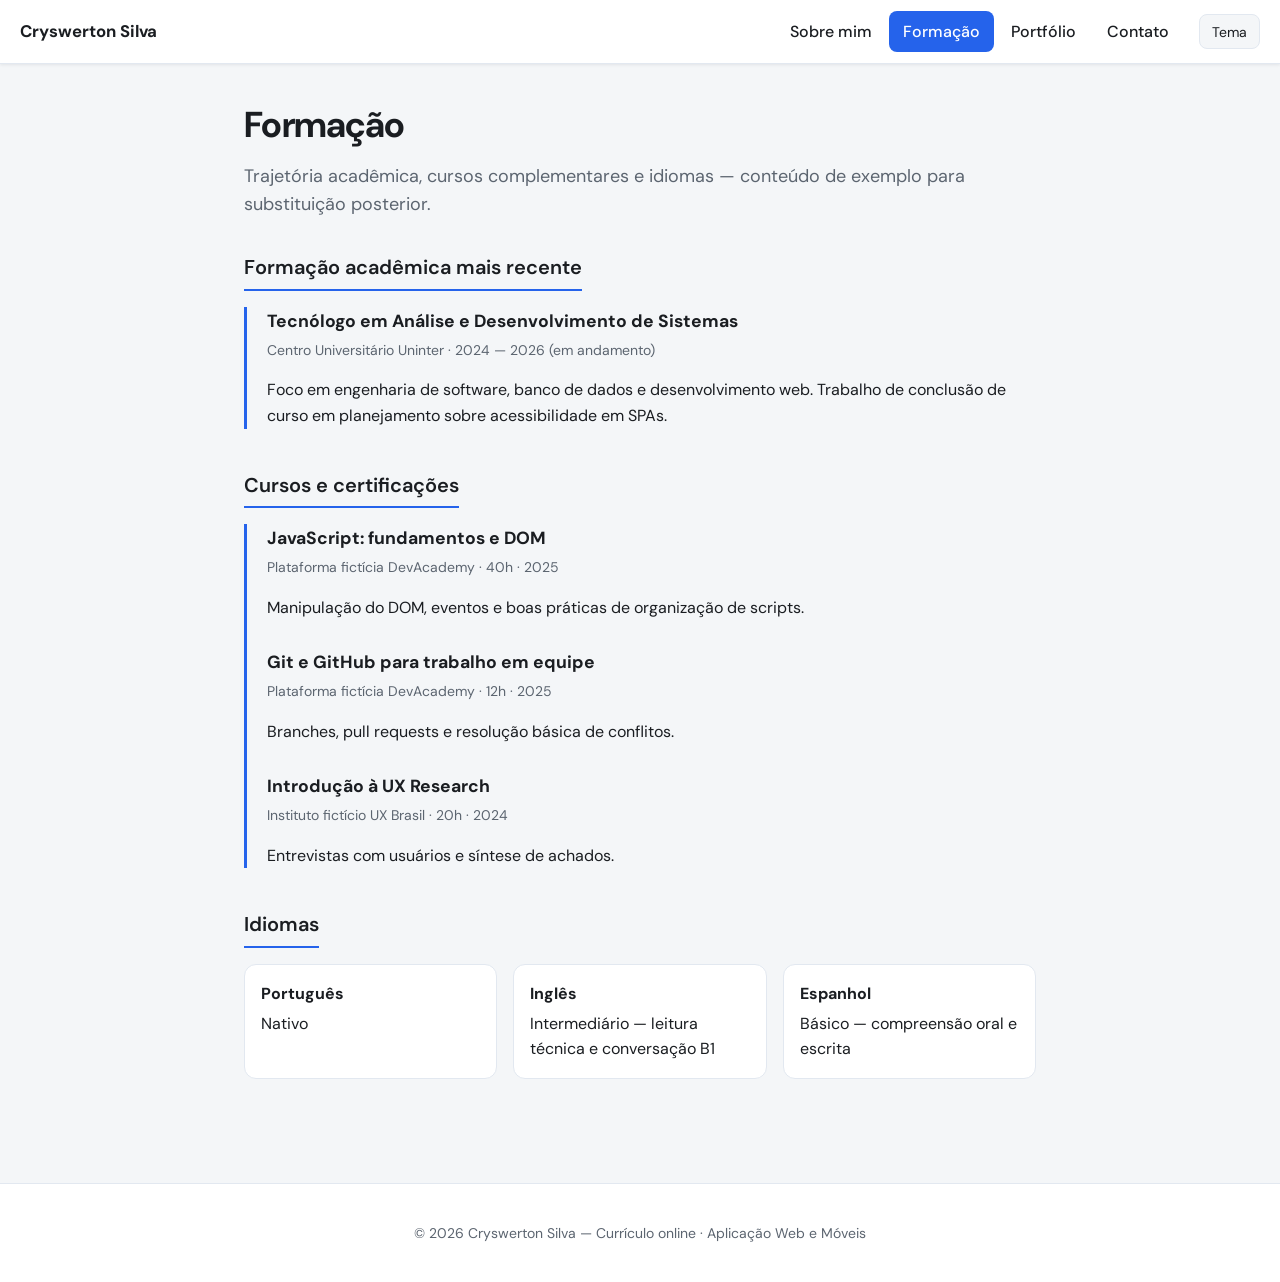
==== formacao.html @ 6c4ecee0 "adicionada estrutura simples com dummy data" ====
<!DOCTYPE html>
<html lang="pt-BR">
<head>
  <meta charset="UTF-8">
  <meta name="viewport" content="width=device-width, initial-scale=1.0">
  <title>Formação — Currículo Online</title>
  <link rel="preconnect" href="https://fonts.googleapis.com">
  <link rel="preconnect" href="https://fonts.gstatic.com" crossorigin>
  <link href="https://fonts.googleapis.com/css2?family=DM+Sans:ital,opsz,wght@0,9..40,400;0,9..40,600;0,9..40,700;1,9..40,400&display=swap" rel="stylesheet">
  <link rel="stylesheet" href="css/styles.css">
</head>
<body>
  <header class="site-header">
    <a class="site-brand" href="sobre.html">Cryswerton Silva</a>
    <button type="button" class="nav-toggle" id="navToggle" aria-label="Abrir menu de navegação" aria-expanded="false" aria-controls="siteNav">
      <span></span>
      <span></span>
      <span></span>
    </button>
    <nav class="site-nav" id="siteNav" aria-label="Principal">
      <ul class="nav-list">
        <li><a href="sobre.html">Sobre mim</a></li>
        <li><a href="formacao.html" class="is-active">Formação</a></li>
        <li><a href="portfolio.html">Portfólio</a></li>
        <li><a href="contato.html">Contato</a></li>
      </ul>
      <button type="button" class="theme-toggle" id="themeToggle" title="Alternar tema claro ou escuro">Tema</button>
    </nav>
  </header>

  <div class="nav-overlay" id="navOverlay" aria-hidden="true"></div>

  <main class="page-main">
    <h1 class="page-title">Formação</h1>
    <p class="lead">Trajetória acadêmica, cursos complementares e idiomas — conteúdo de exemplo para substituição posterior.</p>

    <section class="section-block" aria-labelledby="sec-graduacao">
      <h2 id="sec-graduacao">Formação acadêmica mais recente</h2>
      <div class="timeline">
        <article class="timeline-item">
          <h3>Tecnólogo em Análise e Desenvolvimento de Sistemas</h3>
          <p class="timeline-meta">Centro Universitário Uninter · 2024 — 2026 (em andamento)</p>
          <p>
            Foco em engenharia de software, banco de dados e desenvolvimento web. Trabalho de conclusão de curso em planejamento
            sobre acessibilidade em SPAs.
          </p>
        </article>
      </div>
    </section>

    <section class="section-block" aria-labelledby="sec-cursos">
      <h2 id="sec-cursos">Cursos e certificações</h2>
      <div class="timeline">
        <article class="timeline-item">
          <h3>JavaScript: fundamentos e DOM</h3>
          <p class="timeline-meta">Plataforma fictícia DevAcademy · 40h · 2025</p>
          <p>Manipulação do DOM, eventos e boas práticas de organização de scripts.</p>
        </article>
        <article class="timeline-item">
          <h3>Git e GitHub para trabalho em equipe</h3>
          <p class="timeline-meta">Plataforma fictícia DevAcademy · 12h · 2025</p>
          <p>Branches, pull requests e resolução básica de conflitos.</p>
        </article>
        <article class="timeline-item">
          <h3>Introdução à UX Research</h3>
          <p class="timeline-meta">Instituto fictício UX Brasil · 20h · 2024</p>
          <p>Entrevistas com usuários e síntese de achados.</p>
        </article>
      </div>
    </section>

    <section class="section-block" aria-labelledby="sec-idiomas">
      <h2 id="sec-idiomas">Idiomas</h2>
      <div class="lang-grid">
        <div class="lang-card">
          <strong>Português</strong>
          <span>Nativo</span>
        </div>
        <div class="lang-card">
          <strong>Inglês</strong>
          <span>Intermediário — leitura técnica e conversação B1</span>
        </div>
        <div class="lang-card">
          <strong>Espanhol</strong>
          <span>Básico — compreensão oral e escrita</span>
        </div>
      </div>
    </section>
  </main>

  <footer class="site-footer">
    <p>© 2026 Cryswerton Silva — Currículo online · Aplicação Web e Móveis</p>
  </footer>

  <script src="js/main.js" defer></script>
</body>
</html>
---- css/styles.css ----
/* =============================================================================
   Folha de estilos global — portfólio currículo online
   Variáveis de tema, layout, componentes e responsividade.
   ============================================================================= */

/* --- Reset leve + box model --- */
*,
*::before,
*::after {
  box-sizing: border-box;
}

html {
  scroll-behavior: smooth;
}

body {
  margin: 0;
  min-height: 100vh;
  font-family: "DM Sans", system-ui, sans-serif;
  font-size: 1rem;
  line-height: 1.6;
  color: var(--text);
  background-color: var(--bg);
  transition: background-color 0.2s ease, color 0.2s ease;
}

/* Texto só para leitores de ecrã / acessibilidade */
.visually-hidden {
  position: absolute;
  width: 1px;
  height: 1px;
  padding: 0;
  margin: -1px;
  overflow: hidden;
  clip: rect(0, 0, 0, 0);
  white-space: nowrap;
  border: 0;
}

img {
  max-width: 100%;
  height: auto;
  display: block;
}

a {
  color: var(--accent);
  text-decoration: none;
}

a:hover {
  text-decoration: underline;
}

a:focus-visible,
button:focus-visible {
  outline: 2px solid var(--accent);
  outline-offset: 2px;
}

/* --- Tema claro (padrão) --- */
:root {
  --bg: #f4f6f8;
  --bg-elevated: #ffffff;
  --text: #1a1d21;
  --text-muted: #5c6570;
  --accent: #2563eb;
  --accent-hover: #1d4ed8;
  --border: #e2e8f0;
  --shadow: rgba(15, 23, 42, 0.08);
  --header-h: 4rem;
}

/* --- Tema escuro (ativado via data-theme no <html>) --- */
html[data-theme="dark"] {
  --bg: #0f1419;
  --bg-elevated: #1a222c;
  --text: #e8eaed;
  --text-muted: #9aa3ad;
  --accent: #60a5fa;
  --accent-hover: #93c5fd;
  --border: #2d3748;
  --shadow: rgba(0, 0, 0, 0.35);
}

/* Espaço para header fixo */
body {
  padding-top: var(--header-h);
}

/* =============================================================================
   Cabeçalho fixo e navegação
   ============================================================================= */
.site-header {
  position: fixed;
  top: 0;
  left: 0;
  right: 0;
  z-index: 100;
  height: var(--header-h);
  display: flex;
  align-items: center;
  justify-content: space-between;
  gap: 1rem;
  padding: 0 1.25rem;
  background: var(--bg-elevated);
  border-bottom: 1px solid var(--border);
  box-shadow: 0 1px 3px var(--shadow);
}

.site-brand {
  font-weight: 700;
  font-size: 1.05rem;
  color: var(--text);
  white-space: nowrap;
}

.site-brand:hover {
  text-decoration: none;
  color: var(--accent);
}

/* Botão hambúrguer — visível só em telas pequenas */
.nav-toggle {
  display: none;
  flex-direction: column;
  justify-content: center;
  gap: 5px;
  width: 2.5rem;
  height: 2.5rem;
  padding: 0;
  border: 1px solid var(--border);
  border-radius: 8px;
  background: var(--bg);
  cursor: pointer;
  color: var(--text);
}

.nav-toggle span {
  display: block;
  width: 1.25rem;
  height: 2px;
  margin: 0 auto;
  background: currentColor;
  border-radius: 1px;
}

/* Navegação principal */
.site-nav {
  display: flex;
  align-items: center;
  gap: 0.5rem;
}

.nav-list {
  display: flex;
  flex-wrap: wrap;
  align-items: center;
  gap: 0.25rem;
  list-style: none;
  margin: 0;
  padding: 0;
}

.nav-list a {
  display: block;
  padding: 0.5rem 0.85rem;
  border-radius: 8px;
  color: var(--text);
  font-weight: 500;
  text-decoration: none;
}

.nav-list a:hover {
  background: var(--bg);
  text-decoration: none;
}

/* Página atual — destaque no link ativo */
.nav-list a.is-active {
  background: var(--accent);
  color: #fff;
}

html[data-theme="dark"] .nav-list a.is-active {
  color: #0f1419;
}

/* Toggle tema */
.theme-toggle {
  margin-left: 0.5rem;
  padding: 0.45rem 0.75rem;
  border: 1px solid var(--border);
  border-radius: 8px;
  background: var(--bg);
  color: var(--text);
  font-size: 0.875rem;
  font-family: inherit;
  cursor: pointer;
}

.theme-toggle:hover {
  border-color: var(--accent);
}

/* Overlay mobile quando o menu está aberto */
.nav-overlay {
  display: none;
  position: fixed;
  inset: var(--header-h) 0 0 0;
  z-index: 90;
  cursor: pointer;
  background: rgba(15, 23, 42, 0.45);
}

body.nav-open .nav-overlay {
  display: block;
}

/* =============================================================================
   Conteúdo principal e tipografia de página
   ============================================================================= */
.page-main {
  max-width: 52rem;
  margin: 0 auto;
  padding: 2rem 1.25rem 4rem;
}

.page-title {
  margin: 0 0 0.5rem;
  font-size: clamp(1.75rem, 4vw, 2.25rem);
  font-weight: 700;
  letter-spacing: -0.02em;
}

.lead {
  font-size: 1.125rem;
  color: var(--text-muted);
  margin: 0 0 2rem;
}

.section-block {
  margin-bottom: 2.5rem;
}

.section-block h2 {
  margin: 0 0 1rem;
  font-size: 1.25rem;
  font-weight: 600;
  color: var(--text);
  border-bottom: 2px solid var(--accent);
  padding-bottom: 0.35rem;
  display: inline-block;
}

/* Perfil / sobre */
.profile-row {
  display: grid;
  grid-template-columns: 140px 1fr;
  gap: 1.5rem;
  align-items: start;
}

@media (max-width: 600px) {
  .profile-row {
    grid-template-columns: 1fr;
    text-align: center;
  }

  .profile-avatar {
    margin: 0 auto;
  }
}

.profile-avatar {
  width: 140px;
  height: 140px;
  border-radius: 50%;
  object-fit: cover;
  border: 3px solid var(--border);
  background: linear-gradient(145deg, var(--accent), #93c5fd);
}

.hobby-list {
  display: flex;
  flex-wrap: wrap;
  gap: 0.5rem;
  list-style: none;
  margin: 0;
  padding: 0;
}

.hobby-list li {
  padding: 0.35rem 0.75rem;
  background: var(--bg-elevated);
  border: 1px solid var(--border);
  border-radius: 999px;
  font-size: 0.9rem;
}

/* Formação — timeline simples */
.timeline {
  border-left: 3px solid var(--accent);
  padding-left: 1.25rem;
  margin: 0;
}

.timeline-item {
  margin-bottom: 1.75rem;
}

.timeline-item:last-child {
  margin-bottom: 0;
}

.timeline-item h3 {
  margin: 0 0 0.25rem;
  font-size: 1.1rem;
}

.timeline-meta {
  font-size: 0.875rem;
  color: var(--text-muted);
  margin: 0 0 0.5rem;
}

.lang-grid {
  display: grid;
  grid-template-columns: repeat(auto-fill, minmax(200px, 1fr));
  gap: 1rem;
}

.lang-card {
  padding: 1rem;
  background: var(--bg-elevated);
  border: 1px solid var(--border);
  border-radius: 12px;
}

.lang-card strong {
  display: block;
  margin-bottom: 0.25rem;
}

/* Portfólio — cards de projeto */
.project-grid {
  display: grid;
  grid-template-columns: repeat(auto-fill, minmax(260px, 1fr));
  gap: 1.25rem;
}

.project-card {
  padding: 1.25rem;
  background: var(--bg-elevated);
  border: 1px solid var(--border);
  border-radius: 12px;
  box-shadow: 0 2px 8px var(--shadow);
  transition: transform 0.15s ease, box-shadow 0.15s ease;
}

.project-card:hover {
  transform: translateY(-2px);
  box-shadow: 0 8px 24px var(--shadow);
}

.project-card h3 {
  margin: 0 0 0.5rem;
  font-size: 1.1rem;
}

.project-card p {
  margin: 0 0 1rem;
  font-size: 0.95rem;
  color: var(--text-muted);
}

.project-card .project-link {
  font-weight: 600;
  font-size: 0.9rem;
}

/* =============================================================================
   Formulário de contato
   ============================================================================= */
.contact-form {
  max-width: 32rem;
}

.form-group {
  margin-bottom: 1.25rem;
}

.form-group label {
  display: block;
  margin-bottom: 0.35rem;
  font-weight: 600;
  font-size: 0.9rem;
}

.form-group input,
.form-group textarea {
  width: 100%;
  padding: 0.65rem 0.85rem;
  border: 1px solid var(--border);
  border-radius: 8px;
  background: var(--bg-elevated);
  color: var(--text);
  font-family: inherit;
  font-size: 1rem;
}

.form-group textarea {
  min-height: 140px;
  resize: vertical;
}

.form-group input:focus,
.form-group textarea:focus {
  border-color: var(--accent);
  outline: none;
  box-shadow: 0 0 0 3px rgba(37, 99, 235, 0.2);
}

html[data-theme="dark"] .form-group input:focus,
html[data-theme="dark"] .form-group textarea:focus {
  box-shadow: 0 0 0 3px rgba(96, 165, 250, 0.25);
}

.form-group .field-error {
  display: none;
  margin-top: 0.35rem;
  font-size: 0.8rem;
  color: #dc2626;
}

html[data-theme="dark"] .form-group .field-error {
  color: #f87171;
}

.form-group.has-error input,
.form-group.has-error textarea {
  border-color: #dc2626;
}

.form-group.has-error .field-error {
  display: block;
}

.form-submit {
  padding: 0.65rem 1.5rem;
  border: none;
  border-radius: 8px;
  background: var(--accent);
  color: #fff;
  font-weight: 600;
  font-family: inherit;
  font-size: 1rem;
  cursor: pointer;
}

.form-submit:hover {
  background: var(--accent-hover);
}

html[data-theme="dark"] .form-submit {
  color: #0f1419;
}

.form-global-error {
  display: none;
  padding: 0.75rem 1rem;
  margin-bottom: 1rem;
  border-radius: 8px;
  background: rgba(220, 38, 38, 0.12);
  border: 1px solid #dc2626;
  color: #991b1b;
  font-size: 0.9rem;
}

html[data-theme="dark"] .form-global-error {
  background: rgba(248, 113, 113, 0.12);
  border-color: #f87171;
  color: #fecaca;
}

.form-global-error.is-visible {
  display: block;
}

/* =============================================================================
   Modal de sucesso
   ============================================================================= */
.modal-backdrop {
  display: none;
  position: fixed;
  inset: 0;
  z-index: 200;
  align-items: center;
  justify-content: center;
  padding: 1rem;
  background: rgba(15, 23, 42, 0.55);
}

.modal-backdrop.is-open {
  display: flex;
}

.modal-dialog {
  width: 100%;
  max-width: 24rem;
  padding: 1.5rem;
  background: var(--bg-elevated);
  border: 1px solid var(--border);
  border-radius: 12px;
  box-shadow: 0 20px 50px var(--shadow);
  text-align: center;
}

.modal-dialog p {
  margin: 0 0 1.25rem;
  font-size: 1.05rem;
}

.modal-close {
  padding: 0.5rem 1.25rem;
  border: 1px solid var(--border);
  border-radius: 8px;
  background: var(--bg);
  color: var(--text);
  font-family: inherit;
  font-size: 0.95rem;
  cursor: pointer;
}

.modal-close:hover {
  border-color: var(--accent);
}

/* =============================================================================
   Rodapé
   ============================================================================= */
.site-footer {
  margin-top: auto;
  padding: 1.5rem 1.25rem;
  text-align: center;
  font-size: 0.875rem;
  color: var(--text-muted);
  border-top: 1px solid var(--border);
  background: var(--bg-elevated);
}

/* =============================================================================
   Responsivo — menu colapsável
   ============================================================================= */
@media (max-width: 768px) {
  .nav-toggle {
    display: flex;
  }

  .site-nav {
    position: fixed;
    top: var(--header-h);
    left: 0;
    right: 0;
    flex-direction: column;
    align-items: stretch;
    padding: 1rem;
    background: var(--bg-elevated);
    border-bottom: 1px solid var(--border);
    box-shadow: 0 8px 24px var(--shadow);
    transform: translateY(-100%);
    opacity: 0;
    visibility: hidden;
    transition: transform 0.2s ease, opacity 0.2s ease, visibility 0.2s;
  }

  body.nav-open .site-nav {
    transform: translateY(0);
    opacity: 1;
    visibility: visible;
  }

  .nav-list {
    flex-direction: column;
    width: 100%;
  }

  .nav-list a {
    padding: 0.75rem 1rem;
  }

  .theme-toggle {
    margin-left: 0;
    margin-top: 0.5rem;
    width: 100%;
  }
}
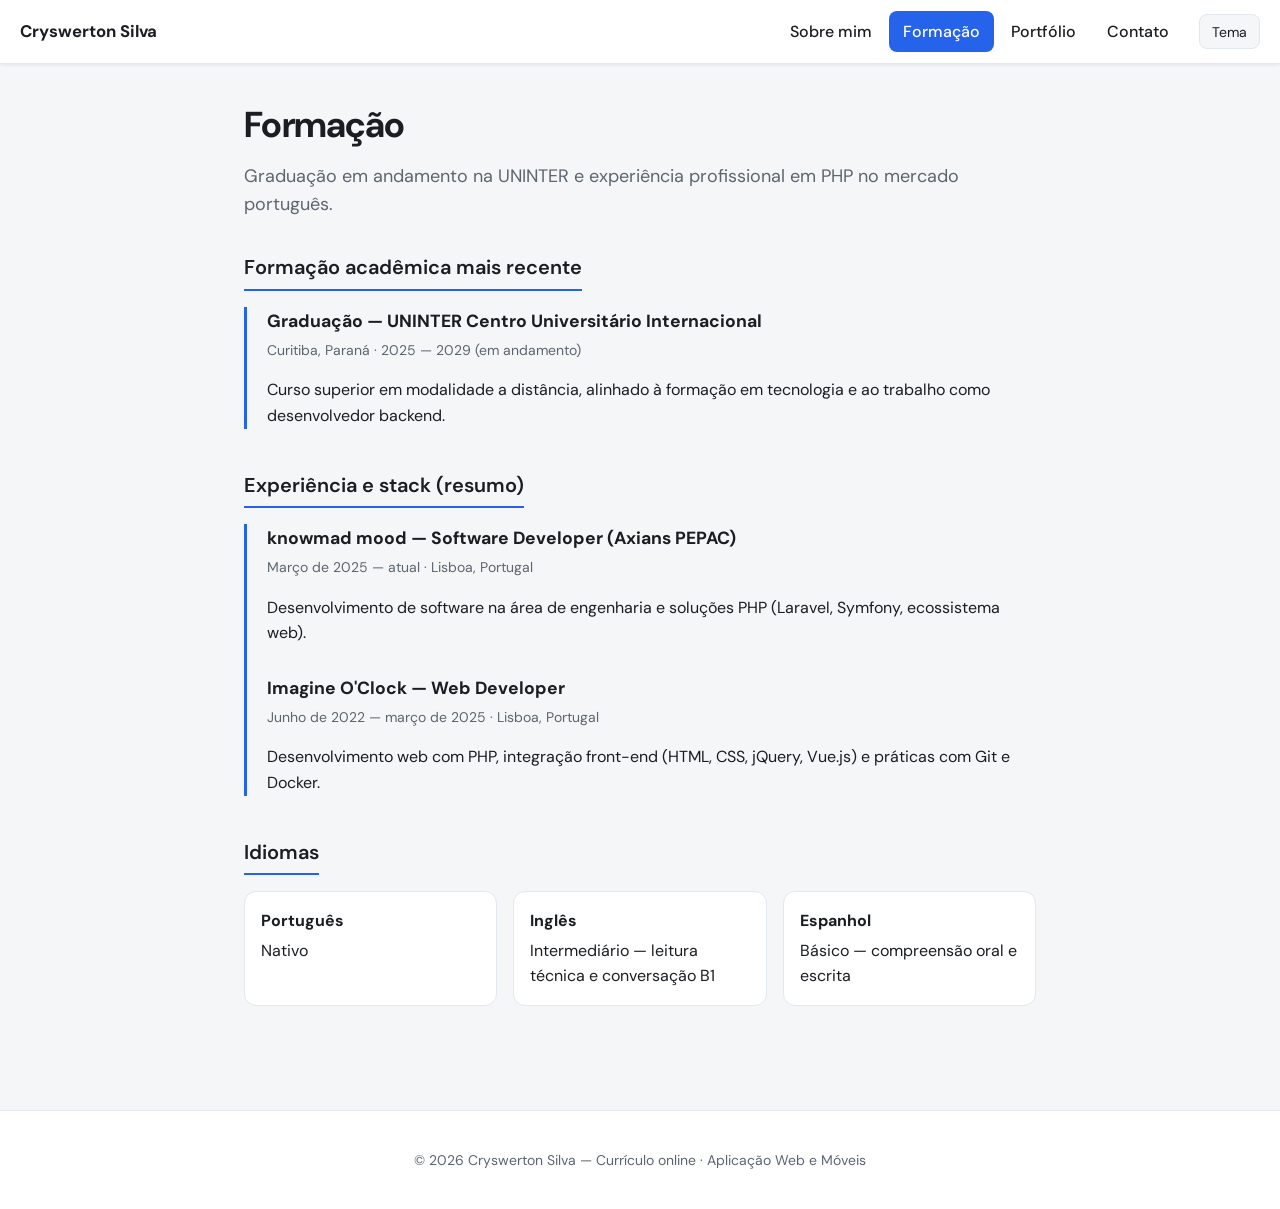
==== commit 50536d71: "adicionado informação real" ====
--- a/formacao.html
+++ b/formacao.html
@@ -32,39 +32,33 @@
 
   <main class="page-main">
     <h1 class="page-title">Formação</h1>
-    <p class="lead">Trajetória acadêmica, cursos complementares e idiomas — conteúdo de exemplo para substituição posterior.</p>
+    <p class="lead">Graduação em andamento na UNINTER e experiência profissional em PHP no mercado português.</p>
 
     <section class="section-block" aria-labelledby="sec-graduacao">
       <h2 id="sec-graduacao">Formação acadêmica mais recente</h2>
       <div class="timeline">
         <article class="timeline-item">
-          <h3>Tecnólogo em Análise e Desenvolvimento de Sistemas</h3>
-          <p class="timeline-meta">Centro Universitário Uninter · 2024 — 2026 (em andamento)</p>
+          <h3>Graduação — UNINTER Centro Universitário Internacional</h3>
+          <p class="timeline-meta">Curitiba, Paraná · 2025 — 2029 (em andamento)</p>
           <p>
-            Foco em engenharia de software, banco de dados e desenvolvimento web. Trabalho de conclusão de curso em planejamento
-            sobre acessibilidade em SPAs.
+            Curso superior em modalidade a distância, alinhado à formação em tecnologia e ao trabalho como desenvolvedor backend.
           </p>
         </article>
       </div>
     </section>
 
     <section class="section-block" aria-labelledby="sec-cursos">
-      <h2 id="sec-cursos">Cursos e certificações</h2>
+      <h2 id="sec-cursos">Experiência e stack (resumo)</h2>
       <div class="timeline">
         <article class="timeline-item">
-          <h3>JavaScript: fundamentos e DOM</h3>
-          <p class="timeline-meta">Plataforma fictícia DevAcademy · 40h · 2025</p>
-          <p>Manipulação do DOM, eventos e boas práticas de organização de scripts.</p>
+          <h3>knowmad mood — Software Developer (Axians PEPAC)</h3>
+          <p class="timeline-meta">Março de 2025 — atual · Lisboa, Portugal</p>
+          <p>Desenvolvimento de software na área de engenharia e soluções PHP (Laravel, Symfony, ecossistema web).</p>
         </article>
         <article class="timeline-item">
-          <h3>Git e GitHub para trabalho em equipe</h3>
-          <p class="timeline-meta">Plataforma fictícia DevAcademy · 12h · 2025</p>
-          <p>Branches, pull requests e resolução básica de conflitos.</p>
-        </article>
-        <article class="timeline-item">
-          <h3>Introdução à UX Research</h3>
-          <p class="timeline-meta">Instituto fictício UX Brasil · 20h · 2024</p>
-          <p>Entrevistas com usuários e síntese de achados.</p>
+          <h3>Imagine O&apos;Clock — Web Developer</h3>
+          <p class="timeline-meta">Junho de 2022 — março de 2025 · Lisboa, Portugal</p>
+          <p>Desenvolvimento web com PHP, integração front-end (HTML, CSS, jQuery, Vue.js) e práticas com Git e Docker.</p>
         </article>
       </div>
     </section>
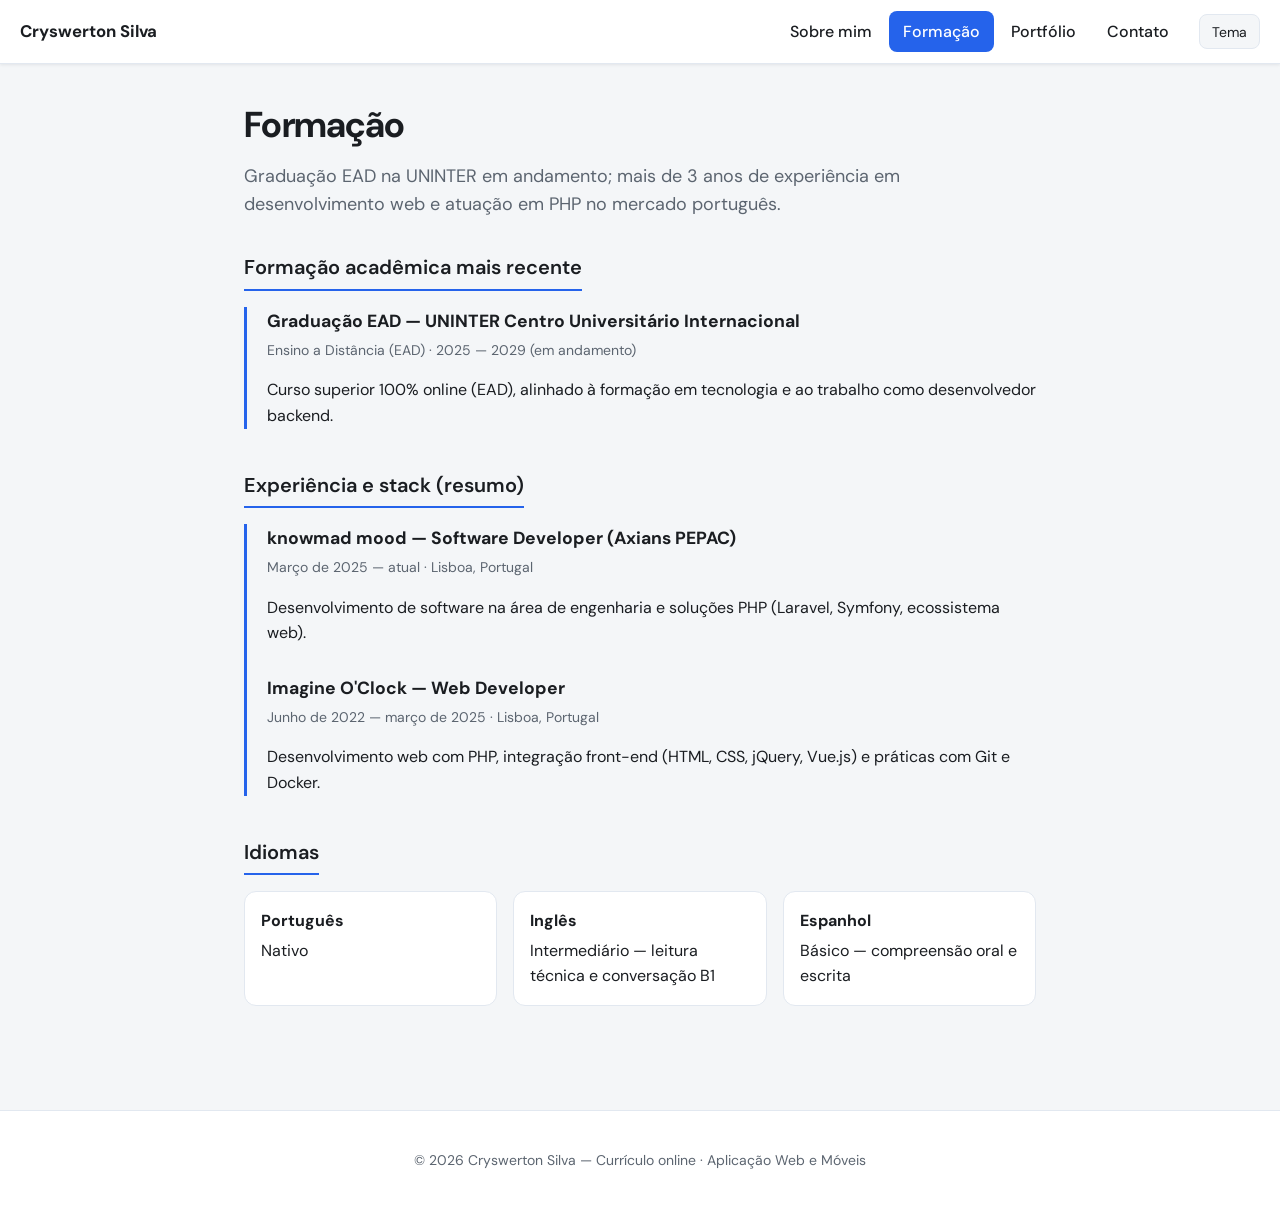
==== commit cdfdc984: "info update" ====
--- a/formacao.html
+++ b/formacao.html
@@ -32,16 +32,16 @@
 
   <main class="page-main">
     <h1 class="page-title">Formação</h1>
-    <p class="lead">Graduação em andamento na UNINTER e experiência profissional em PHP no mercado português.</p>
+    <p class="lead">Graduação EAD na UNINTER em andamento; mais de 3 anos de experiência em desenvolvimento web e atuação em PHP no mercado português.</p>
 
     <section class="section-block" aria-labelledby="sec-graduacao">
       <h2 id="sec-graduacao">Formação acadêmica mais recente</h2>
       <div class="timeline">
         <article class="timeline-item">
-          <h3>Graduação — UNINTER Centro Universitário Internacional</h3>
-          <p class="timeline-meta">Curitiba, Paraná · 2025 — 2029 (em andamento)</p>
+          <h3>Graduação EAD — UNINTER Centro Universitário Internacional</h3>
+          <p class="timeline-meta">Ensino a Distância (EAD) · 2025 — 2029 (em andamento)</p>
           <p>
-            Curso superior em modalidade a distância, alinhado à formação em tecnologia e ao trabalho como desenvolvedor backend.
+            Curso superior 100% online (EAD), alinhado à formação em tecnologia e ao trabalho como desenvolvedor backend.
           </p>
         </article>
       </div>
